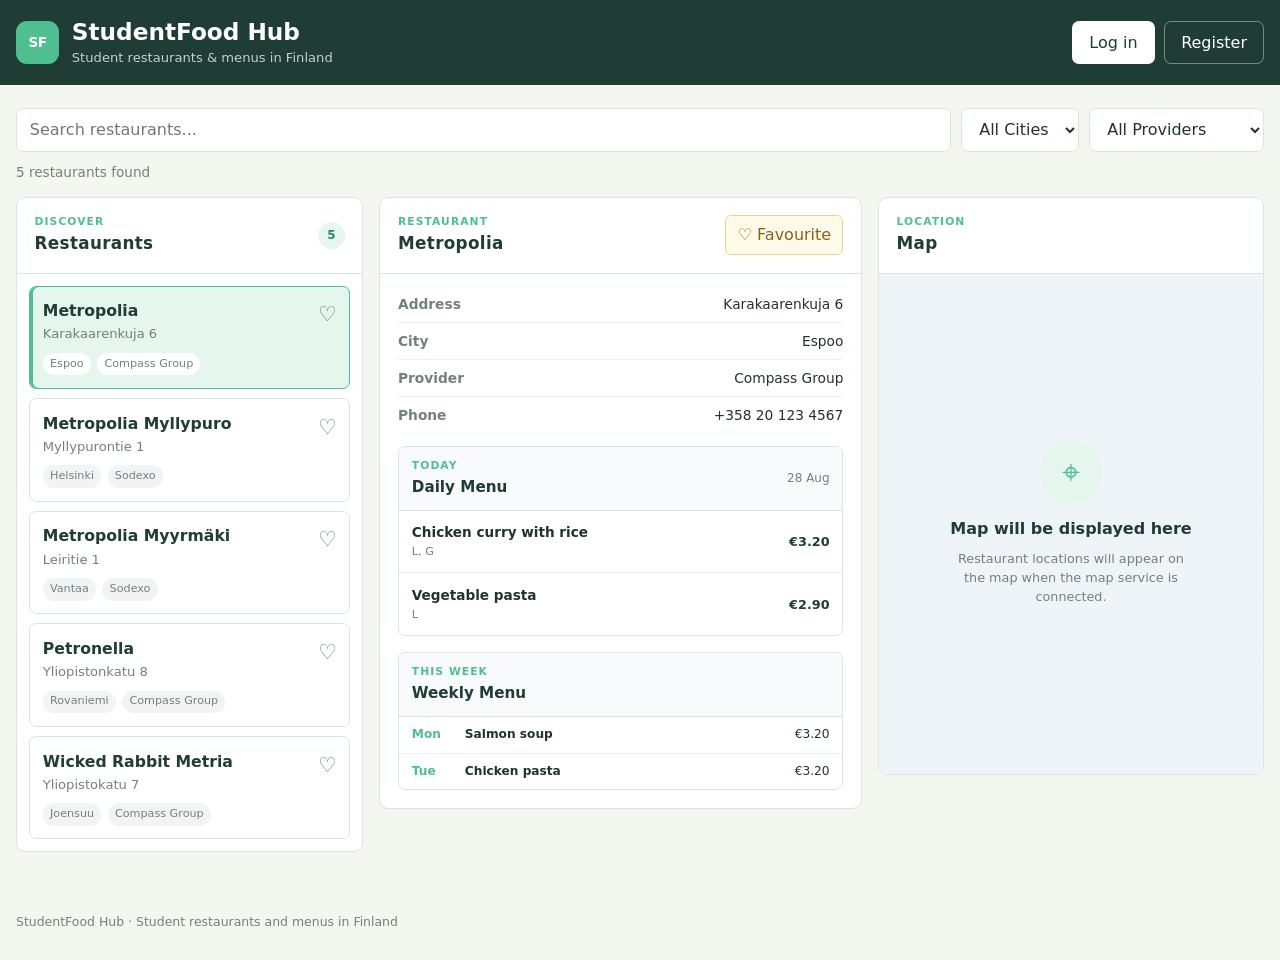
==== htmlcsslayout/home.html @ fcc12b53 "Add initial HTML and CSS files for StudentFood Hub layout" ====
<!doctype html>
<html lang="en">
  <head>
    <meta charset="UTF-8" />
    <meta name="viewport" content="width=device-width, initial-scale=1.0" />
    <title>StudentFood Hub</title>
    <link rel="stylesheet" href="styles.css" />
  </head>

  <body>
    <header class="site-header">
      <div class="header-inner">
        <a href="home.html" class="site-title">
          <span class="logo-mark">SF</span>
          <span>
            <strong>StudentFood Hub</strong>
            <small>Student restaurants & menus in Finland</small>
          </span>
        </a>

        <nav class="user-nav">
          <button class="btn btn-light">Log in</button>
          <button class="btn btn-header">Register</button>
        </nav>
      </div>
    </header>

    <main>
      <section class="controls">
        <input
          type="search"
          placeholder="Search restaurants..."
          aria-label="Search restaurants"
        />

        <select aria-label="Filter by city">
          <option>All Cities</option>
          <option>Espoo</option>
          <option>Helsinki</option>
          <option>Vantaa</option>
          <option>Turku</option>
          <option>Oulu</option>
        </select>

        <select aria-label="Filter by provider">
          <option>All Providers</option>
          <option>Compass Group</option>
          <option>Sodexo</option>
        </select>
      </section>

      <p class="result-count">5 restaurants found</p>

      <section class="layout">
        <!-- Restaurants -->
        <section class="panel restaurants-panel">
          <div class="panel-heading">
            <div>
              <span class="eyebrow">DISCOVER</span>
              <h2>Restaurants</h2>
            </div>

            <span class="count-badge">5</span>
          </div>

          <div class="restaurant-list">
            <article class="restaurant-item selected">
              <div class="restaurant-top">
                <div>
                  <h3>Metropolia</h3>
                  <p class="address">Karakaarenkuja 6</p>
                </div>
                <span class="heart">♡</span>
              </div>

              <div class="restaurant-meta">
                <span>Espoo</span>
                <span>Compass Group</span>
              </div>
            </article>

            <article class="restaurant-item">
              <div class="restaurant-top">
                <div>
                  <h3>Metropolia Myllypuro</h3>
                  <p class="address">Myllypurontie 1</p>
                </div>
                <span class="heart">♡</span>
              </div>

              <div class="restaurant-meta">
                <span>Helsinki</span>
                <span>Sodexo</span>
              </div>
            </article>

            <article class="restaurant-item">
              <div class="restaurant-top">
                <div>
                  <h3>Metropolia Myyrmäki</h3>
                  <p class="address">Leiritie 1</p>
                </div>
                <span class="heart">♡</span>
              </div>

              <div class="restaurant-meta">
                <span>Vantaa</span>
                <span>Sodexo</span>
              </div>
            </article>

            <article class="restaurant-item">
              <div class="restaurant-top">
                <div>
                  <h3>Petronella</h3>
                  <p class="address">Yliopistonkatu 8</p>
                </div>
                <span class="heart">♡</span>
              </div>

              <div class="restaurant-meta">
                <span>Rovaniemi</span>
                <span>Compass Group</span>
              </div>
            </article>

            <article class="restaurant-item">
              <div class="restaurant-top">
                <div>
                  <h3>Wicked Rabbit Metria</h3>
                  <p class="address">Yliopistokatu 7</p>
                </div>
                <span class="heart">♡</span>
              </div>

              <div class="restaurant-meta">
                <span>Joensuu</span>
                <span>Compass Group</span>
              </div>
            </article>
          </div>
        </section>

        <!-- Details -->
        <section class="panel details-panel">
          <div class="panel-heading">
            <div>
              <span class="eyebrow">RESTAURANT</span>
              <h2>Metropolia</h2>
            </div>

            <button class="favourite-btn">♡ Favourite</button>
          </div>

          <div class="restaurant-info">
            <div class="info-row">
              <span class="info-label">Address</span>
              <span>Karakaarenkuja 6</span>
            </div>

            <div class="info-row">
              <span class="info-label">City</span>
              <span>Espoo</span>
            </div>

            <div class="info-row">
              <span class="info-label">Provider</span>
              <span>Compass Group</span>
            </div>

            <div class="info-row">
              <span class="info-label">Phone</span>
              <span>+358 20 123 4567</span>
            </div>
          </div>

          <div class="menu-section">
            <div class="menu-heading">
              <div>
                <span class="eyebrow">TODAY</span>
                <h3>Daily Menu</h3>
              </div>

              <span class="menu-date">28 Aug</span>
            </div>

            <div class="menu-item">
              <div>
                <strong>Chicken curry with rice</strong>
                <span class="diet">L, G</span>
              </div>
              <span class="price">€3.20</span>
            </div>

            <div class="menu-item">
              <div>
                <strong>Vegetable pasta</strong>
                <span class="diet">L</span>
              </div>
              <span class="price">€2.90</span>
            </div>
          </div>

          <div class="menu-section weekly">
            <div class="menu-heading">
              <div>
                <span class="eyebrow">THIS WEEK</span>
                <h3>Weekly Menu</h3>
              </div>
            </div>

            <div class="week-row">
              <span>Mon</span>
              <strong>Salmon soup</strong>
              <span>€3.20</span>
            </div>

            <div class="week-row">
              <span>Tue</span>
              <strong>Chicken pasta</strong>
              <span>€3.20</span>
            </div>
          </div>
        </section>

        <!-- Map -->
        <section class="panel map-panel">
          <div class="panel-heading">
            <div>
              <span class="eyebrow">LOCATION</span>
              <h2>Map</h2>
            </div>
          </div>

          <div class="map-placeholder">
            <div class="map-icon">⌖</div>

            <h3>Map will be displayed here</h3>

            <p>
              Restaurant locations will appear on the map when the map service
              is connected.
            </p>
          </div>
        </section>
      </section>
    </main>

    <footer class="site-footer">
      <p>StudentFood Hub · Student restaurants and menus in Finland</p>
    </footer>
  </body>
</html>
---- htmlcsslayout/styles.css ----
:root {
  --navy: #1f3d35;
  --navy-dark: #17332c;

  --mint: #4fbf91;
  --mint-light: #e5f6ed;

  --text: #20342d;
  --muted: #72827b;

  --border: #d9e6df;
  --bg: #f4f7ef;
  --white: #ffffff;

  --gold: #d5a53a;
}

* {
  box-sizing: border-box;
}

html {
  scroll-behavior: smooth;
}

body {
  margin: 0;
  background: var(--bg);
  color: var(--text);
  font-family:
    system-ui,
    -apple-system,
    BlinkMacSystemFont,
    'Segoe UI',
    sans-serif;
  line-height: 1.5;
}

button,
input,
select {
  font: inherit;
}

button,
a {
  -webkit-tap-highlight-color: transparent;
}

/* Header */

.site-header {
  background: var(--navy);
  color: white;
  padding: 1.1rem 1rem;
}

.header-inner {
  max-width: 1290px;
  margin: 0 auto;

  display: flex;
  align-items: center;
  justify-content: space-between;
  gap: 1rem;
}

.site-title {
  display: flex;
  align-items: center;
  gap: 0.8rem;

  color: white;
  text-decoration: none;
}

.logo-mark {
  width: 43px;
  height: 43px;

  display: grid;
  place-items: center;

  border-radius: 11px;
  background: var(--mint);

  font-weight: 800;
  font-size: 0.85rem;
  letter-spacing: -0.04em;
}

.site-title strong {
  display: block;
  font-size: 1.45rem;
  line-height: 1.2;
}

.site-title small {
  display: block;
  margin-top: 0.15rem;

  font-size: 0.82rem;
  font-weight: 400;
  opacity: 0.75;
}

.user-nav {
  display: flex;
  align-items: center;
  gap: 0.6rem;
}

/* Buttons */

.btn {
  border: 1px solid transparent;
  border-radius: 7px;

  padding: 0.55rem 1rem;

  cursor: pointer;
  transition: 0.2s ease;
}

.btn-light {
  background: white;
  color: var(--navy);
}

.btn-light:hover {
  background: #eef3f6;
}

.btn-header {
  background: transparent;
  color: white;
  border-color: rgba(255, 255, 255, 0.4);
}

.btn-header:hover {
  background: rgba(255, 255, 255, 0.08);
}

/* Main */

main {
  max-width: 1290px;
  margin: 0 auto;
  padding: 1.4rem 1rem 2rem;
}

/* Controls */

.controls {
  display: grid;
  grid-template-columns: 1fr auto auto;
  gap: 0.65rem;
}

.controls input,
.controls select {
  min-height: 44px;

  border: 1px solid var(--border);
  border-radius: 7px;

  background: white;
  color: var(--text);

  padding: 0.55rem 0.8rem;

  outline: none;
}

.controls input:focus,
.controls select:focus {
  border-color: var(--mint);
  box-shadow: 0 0 0 3px rgba(85, 185, 155, 0.13);
}

.result-count {
  margin: 0.65rem 0 0.9rem;

  color: var(--muted);
  font-size: 0.85rem;
}

/* Main layout */

.layout {
  display: grid;
  grid-template-columns: 0.9fr 1.25fr 1fr;
  gap: 1rem;

  align-items: start;
}

.panel {
  background: white;
  border: 1px solid var(--border);
  border-radius: 9px;
  overflow: hidden;
}

.panel-heading {
  display: flex;
  align-items: center;
  justify-content: space-between;

  padding: 1rem 1.1rem;

  border-bottom: 1px solid var(--border);
}

.panel-heading h2 {
  margin: 0;

  font-size: 1.05rem;
  letter-spacing: 0.02em;
  text-transform: none;
  color: var(--navy);
}

.eyebrow {
  display: block;

  margin-bottom: 0.1rem;

  color: var(--mint);
  font-size: 0.67rem;
  font-weight: 800;
  letter-spacing: 0.1em;
}

/* Restaurant list */

.restaurants-panel {
  min-height: 570px;
}

.restaurant-list {
  padding: 0.75rem;
}

.restaurant-item {
  margin-bottom: 0.55rem;
  padding: 0.8rem;

  border: 1px solid var(--border);
  border-radius: 7px;

  cursor: pointer;

  transition:
    border-color 0.15s ease,
    background 0.15s ease,
    transform 0.15s ease;
}

.restaurant-item:last-child {
  margin-bottom: 0;
}

.restaurant-item:hover {
  border-color: var(--mint);
  transform: translateY(-1px);
}

.restaurant-item.selected {
  background: var(--mint-light);
  border-color: var(--mint);
  box-shadow: inset 3px 0 0 var(--mint);
}

.restaurant-top {
  display: flex;
  justify-content: space-between;
  gap: 0.5rem;
}

.restaurant-item h3 {
  margin: 0;

  color: var(--navy);
  font-size: 0.98rem;
}

.address {
  margin: 0.1rem 0 0;

  color: var(--muted);
  font-size: 0.82rem;
}

.heart {
  color: var(--muted);
  font-size: 1.3rem;
}

.restaurant-meta {
  display: flex;
  flex-wrap: wrap;
  gap: 0.4rem;

  margin-top: 0.55rem;
}

.restaurant-meta span {
  padding: 0.18rem 0.45rem;

  border-radius: 20px;
  background: #f0f4f6;

  color: var(--muted);
  font-size: 0.7rem;
}

.restaurant-item.selected .restaurant-meta span {
  background: white;
}

.count-badge {
  min-width: 27px;
  height: 27px;

  display: grid;
  place-items: center;

  border-radius: 50%;
  background: var(--mint-light);

  color: #27876d;
  font-size: 0.75rem;
  font-weight: 700;
}

/* Details */

.details-panel {
  min-height: 570px;
}

.favourite-btn {
  border: 1px solid #e5d39a;
  border-radius: 6px;

  padding: 0.45rem 0.7rem;

  background: #fff9e8;
  color: #85651c;

  cursor: pointer;
}

.restaurant-info {
  padding: 0.8rem 1.1rem;
}

.info-row {
  display: flex;
  justify-content: space-between;
  gap: 1rem;

  padding: 0.48rem 0;

  border-bottom: 1px solid #edf0f2;

  font-size: 0.86rem;
}

.info-row:last-child {
  border-bottom: 0;
}

.info-label {
  color: var(--muted);
  font-weight: 600;
}

/* Menus */

.menu-section {
  margin: 0 1.1rem 1rem;

  border: 1px solid var(--border);
  border-radius: 7px;

  overflow: hidden;
}

.menu-heading {
  display: flex;
  align-items: center;
  justify-content: space-between;

  padding: 0.7rem 0.8rem;

  background: #f8fafb;
  border-bottom: 1px solid var(--border);
}

.menu-heading h3 {
  margin: 0;

  color: var(--navy);
  font-size: 0.95rem;
}

.menu-date {
  color: var(--muted);
  font-size: 0.75rem;
}

.menu-item {
  display: flex;
  align-items: center;
  justify-content: space-between;
  gap: 1rem;

  padding: 0.7rem 0.8rem;

  border-bottom: 1px solid #edf0f2;
}

.menu-item:last-child {
  border-bottom: 0;
}

.menu-item strong {
  display: block;
  font-size: 0.85rem;
}

.diet {
  display: block;
  margin-top: 0.12rem;

  color: var(--muted);
  font-size: 0.7rem;
}

.price {
  white-space: nowrap;

  color: var(--navy);
  font-size: 0.8rem;
  font-weight: 700;
}

.weekly {
  margin-bottom: 1.1rem;
}

.week-row {
  display: grid;
  grid-template-columns: 45px 1fr auto;
  gap: 0.5rem;

  padding: 0.55rem 0.8rem;

  border-bottom: 1px solid #edf0f2;
  font-size: 0.76rem;
}

.week-row:last-child {
  border-bottom: 0;
}

.week-row span:first-child {
  color: var(--mint);
  font-weight: 700;
}

/* Map */

.map-panel {
  min-height: 570px;
}

.map-placeholder {
  min-height: 500px;

  display: flex;
  flex-direction: column;
  align-items: center;
  justify-content: center;

  padding: 2rem;

  background:
    linear-gradient(rgba(235, 242, 245, 0.7), rgba(235, 242, 245, 0.7)),
    repeating-linear-gradient(
      45deg,
      #f5f8fa,
      #f5f8fa 10px,
      #edf2f4 10px,
      #edf2f4 11px
    );

  text-align: center;
}

.map-icon {
  width: 62px;
  height: 62px;

  display: grid;
  place-items: center;

  margin-bottom: 0.9rem;

  border-radius: 50%;

  background: var(--mint-light);
  color: var(--mint);

  font-size: 2rem;
}

.map-placeholder h3 {
  margin: 0;

  color: var(--navy);
  font-size: 1rem;
}

.map-placeholder p {
  max-width: 250px;

  margin: 0.45rem 0 0;

  color: var(--muted);
  font-size: 0.8rem;
}

/* Footer */

.site-footer {
  max-width: 1290px;
  margin: 0 auto;

  padding: 1rem;

  color: var(--muted);
  font-size: 0.78rem;
}

/* Responsive */

@media (max-width: 1050px) {
  .layout {
    grid-template-columns: 1fr 1fr;
  }

  .map-panel {
    grid-column: 1 / -1;
  }

  .map-placeholder {
    min-height: 350px;
  }
}

@media (max-width: 700px) {
  .header-inner {
    align-items: flex-start;
    flex-direction: column;
  }

  .user-nav {
    width: 100%;
  }

  .user-nav .btn {
    flex: 1;
  }

  .controls {
    grid-template-columns: 1fr;
  }

  .layout {
    grid-template-columns: 1fr;
  }

  .map-panel {
    grid-column: auto;
  }

  .restaurants-panel,
  .details-panel,
  .map-panel {
    min-height: auto;
  }

  .map-placeholder {
    min-height: 300px;
  }

  .site-title strong {
    font-size: 1.25rem;
  }
}
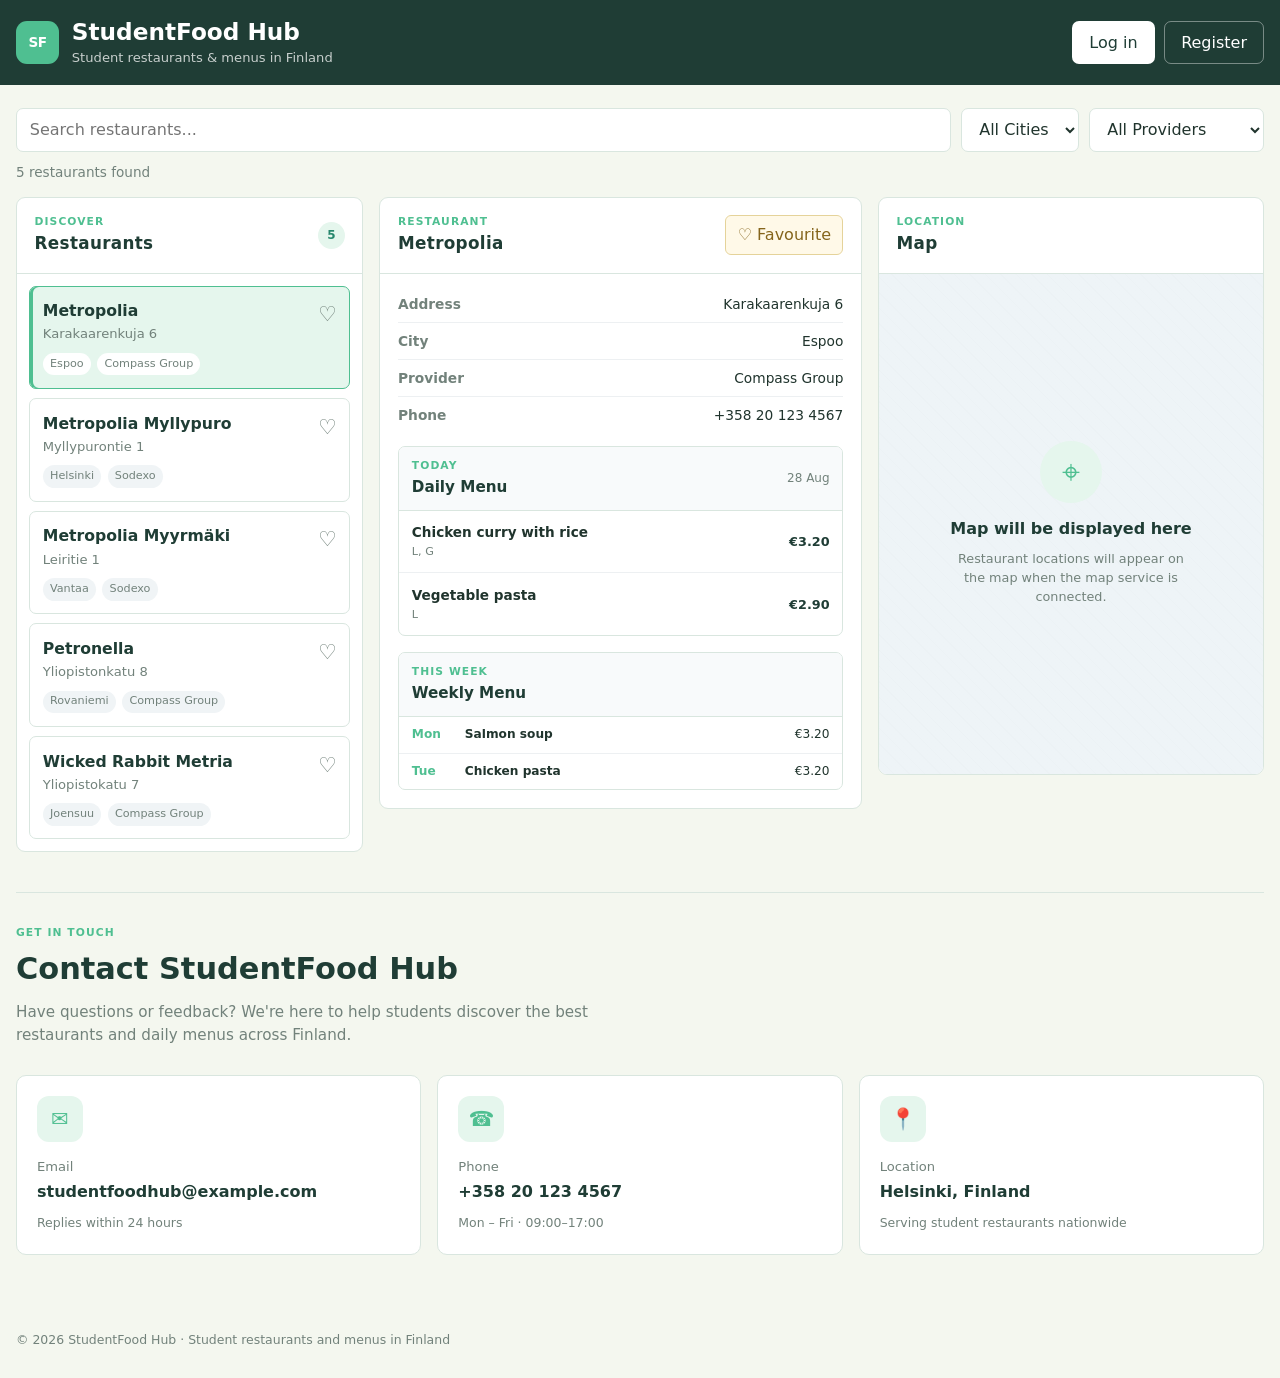
==== commit 070b126e: "Add contact section and styles to enhance user interaction" ====
--- a/htmlcsslayout/home.html
+++ b/htmlcsslayout/home.html
@@ -26,6 +26,7 @@
     </header>
 
     <main>
+      <!-- Search -->
       <section class="controls">
         <input
           type="search"
@@ -174,6 +175,7 @@
             </div>
           </div>
 
+          <!-- Daily menu -->
           <div class="menu-section">
             <div class="menu-heading">
               <div>
@@ -189,6 +191,7 @@
                 <strong>Chicken curry with rice</strong>
                 <span class="diet">L, G</span>
               </div>
+
               <span class="price">€3.20</span>
             </div>
 
@@ -197,10 +200,12 @@
                 <strong>Vegetable pasta</strong>
                 <span class="diet">L</span>
               </div>
+
               <span class="price">€2.90</span>
             </div>
           </div>
 
+          <!-- Weekly menu -->
           <div class="menu-section weekly">
             <div class="menu-heading">
               <div>
@@ -244,10 +249,44 @@
           </div>
         </section>
       </section>
+
+      <section class="contact-section">
+        <div class="contact-header">
+          <span class="eyebrow">GET IN TOUCH</span>
+          <h2>Contact StudentFood Hub</h2>
+          <p>
+            Have questions or feedback? We're here to help students discover the
+            best restaurants and daily menus across Finland.
+          </p>
+        </div>
+
+        <div class="contact-grid">
+          <article class="contact-card">
+            <div class="contact-icon">✉</div>
+            <span>Email</span>
+            <strong>studentfoodhub@example.com</strong>
+            <small>Replies within 24 hours</small>
+          </article>
+
+          <article class="contact-card">
+            <div class="contact-icon">☎</div>
+            <span>Phone</span>
+            <strong>+358 20 123 4567</strong>
+            <small>Mon – Fri · 09:00–17:00</small>
+          </article>
+
+          <article class="contact-card">
+            <div class="contact-icon">📍</div>
+            <span>Location</span>
+            <strong>Helsinki, Finland</strong>
+            <small>Serving student restaurants nationwide</small>
+          </article>
+        </div>
+      </section>
     </main>
 
     <footer class="site-footer">
-      <p>StudentFood Hub · Student restaurants and menus in Finland</p>
+      <p>© 2026 StudentFood Hub · Student restaurants and menus in Finland</p>
     </footer>
   </body>
 </html>
--- a/htmlcsslayout/styles.css
+++ b/htmlcsslayout/styles.css
@@ -601,3 +601,84 @@
     font-size: 1.25rem;
   }
 }
+
+/* ---------- Contact ---------- */
+
+.contact-section {
+  margin-top: 2.5rem;
+  padding: 2rem 0 1rem;
+  border-top: 1px solid var(--border);
+}
+
+.contact-header {
+  margin-bottom: 1.8rem;
+  max-width: 650px;
+}
+
+.contact-header h2 {
+  margin: 0.25rem 0 0.6rem;
+  color: var(--navy);
+  font-size: 1.9rem;
+}
+
+.contact-header p {
+  margin: 0;
+  color: var(--muted);
+  font-size: 0.95rem;
+}
+
+.contact-grid {
+  display: grid;
+  grid-template-columns: repeat(3, 1fr);
+  gap: 1rem;
+}
+
+.contact-card {
+  background: var(--white);
+  border: 1px solid var(--border);
+  border-radius: 10px;
+  padding: 1.25rem;
+  transition: 0.2s ease;
+}
+
+.contact-card:hover {
+  border-color: var(--mint);
+  transform: translateY(-2px);
+}
+
+.contact-icon {
+  width: 46px;
+  height: 46px;
+  display: grid;
+  place-items: center;
+  border-radius: 12px;
+  background: var(--mint-light);
+  color: var(--mint);
+  font-size: 1.3rem;
+  margin-bottom: 0.9rem;
+}
+
+.contact-card span {
+  display: block;
+  color: var(--muted);
+  font-size: 0.82rem;
+  margin-bottom: 0.25rem;
+}
+
+.contact-card strong {
+  display: block;
+  color: var(--navy);
+  font-size: 1rem;
+  margin-bottom: 0.35rem;
+}
+
+.contact-card small {
+  color: var(--muted);
+  font-size: 0.78rem;
+}
+
+@media (max-width: 700px) {
+  .contact-grid {
+    grid-template-columns: 1fr;
+  }
+}
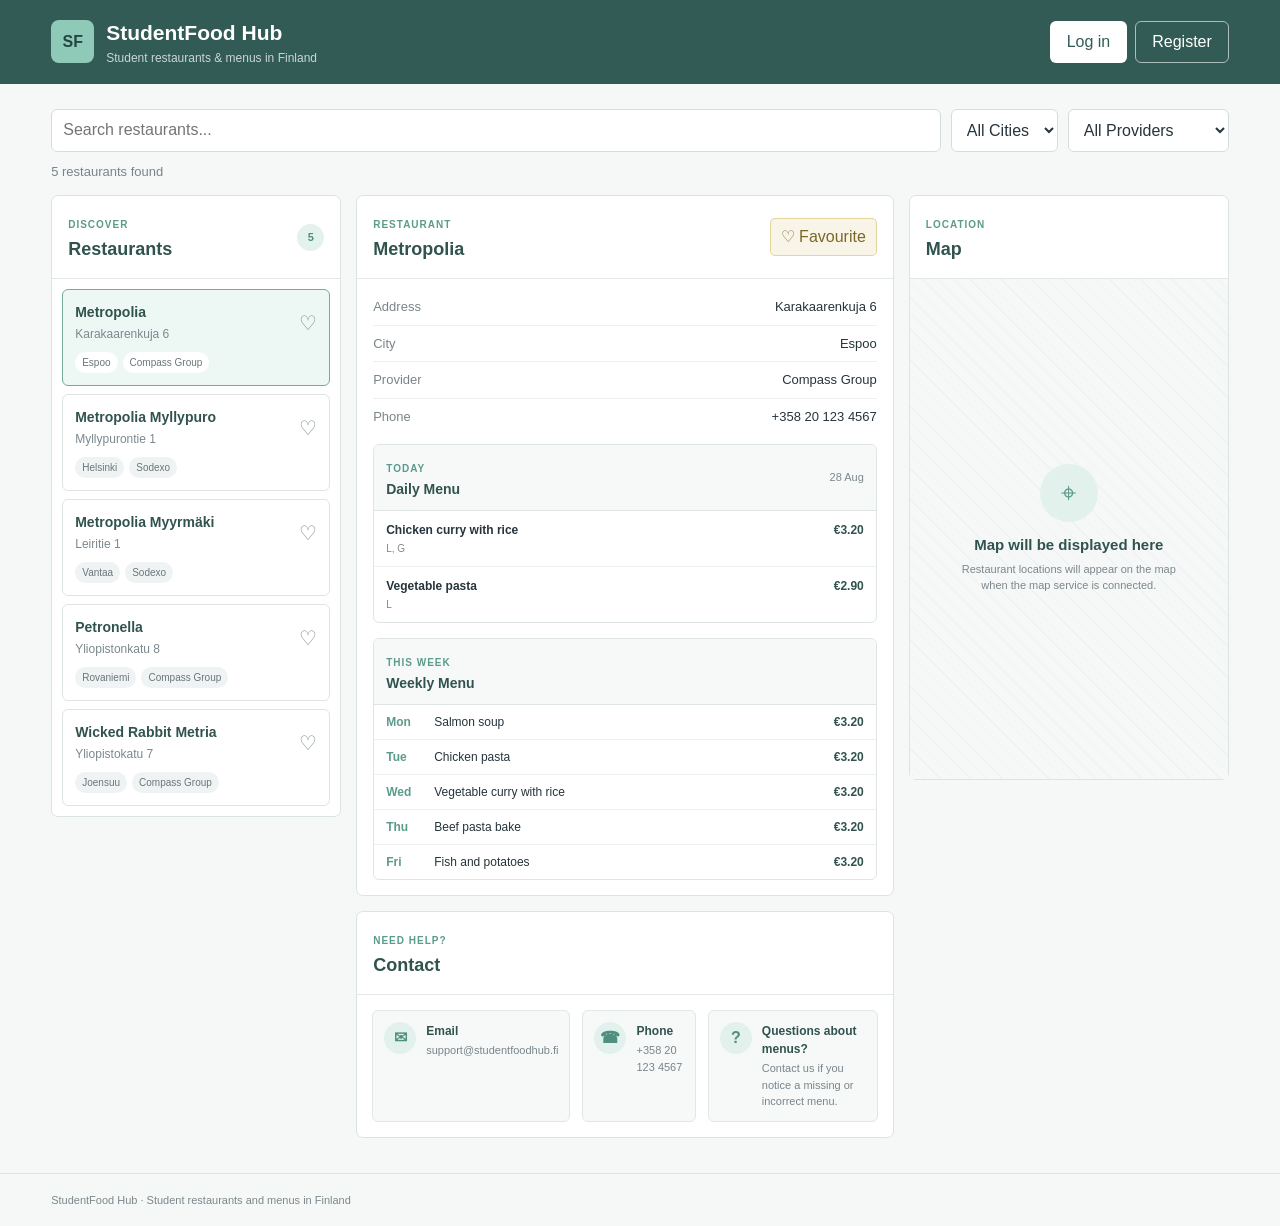
==== commit f73a77dc: "update CSS styles" ====
--- a/htmlcsslayout/home.html
+++ b/htmlcsslayout/home.html
@@ -8,26 +8,27 @@
   </head>
 
   <body>
-    <header class="site-header">
-      <div class="header-inner">
-        <a href="home.html" class="site-title">
-          <span class="logo-mark">SF</span>
-          <span>
+    <header class="header">
+      <div class="container header-content">
+        <a href="home.html" class="logo">
+          <span class="logo-box">SF</span>
+
+          <div>
             <strong>StudentFood Hub</strong>
             <small>Student restaurants & menus in Finland</small>
-          </span>
+          </div>
         </a>
 
-        <nav class="user-nav">
-          <button class="btn btn-light">Log in</button>
-          <button class="btn btn-header">Register</button>
-        </nav>
+        <div class="account">
+          <button class="button light">Log in</button>
+          <button class="button outline">Register</button>
+        </div>
       </div>
     </header>
 
-    <main>
+    <main class="container">
       <!-- Search -->
-      <section class="controls">
+      <section class="search-area">
         <input
           type="search"
           placeholder="Search restaurants..."
@@ -50,195 +51,259 @@
         </select>
       </section>
 
-      <p class="result-count">5 restaurants found</p>
-
-      <section class="layout">
-        <!-- Restaurants -->
-        <section class="panel restaurants-panel">
-          <div class="panel-heading">
+      <p class="results">5 restaurants found</p>
+
+      <div class="page-layout">
+        <!-- Restaurant list -->
+        <aside class="sidebar card">
+          <div class="card-header">
             <div>
-              <span class="eyebrow">DISCOVER</span>
+              <small>DISCOVER</small>
               <h2>Restaurants</h2>
             </div>
 
-            <span class="count-badge">5</span>
+            <span class="number">5</span>
           </div>
 
           <div class="restaurant-list">
-            <article class="restaurant-item selected">
+            <article class="restaurant selected">
               <div class="restaurant-top">
                 <div>
                   <h3>Metropolia</h3>
-                  <p class="address">Karakaarenkuja 6</p>
-                </div>
-                <span class="heart">♡</span>
-              </div>
-
-              <div class="restaurant-meta">
+                  <p>Karakaarenkuja 6</p>
+                </div>
+
+                <button class="heart">♡</button>
+              </div>
+
+              <div class="tags">
                 <span>Espoo</span>
                 <span>Compass Group</span>
               </div>
             </article>
 
-            <article class="restaurant-item">
+            <article class="restaurant">
               <div class="restaurant-top">
                 <div>
                   <h3>Metropolia Myllypuro</h3>
-                  <p class="address">Myllypurontie 1</p>
-                </div>
-                <span class="heart">♡</span>
-              </div>
-
-              <div class="restaurant-meta">
+                  <p>Myllypurontie 1</p>
+                </div>
+
+                <button class="heart">♡</button>
+              </div>
+
+              <div class="tags">
                 <span>Helsinki</span>
                 <span>Sodexo</span>
               </div>
             </article>
 
-            <article class="restaurant-item">
+            <article class="restaurant">
               <div class="restaurant-top">
                 <div>
                   <h3>Metropolia Myyrmäki</h3>
-                  <p class="address">Leiritie 1</p>
-                </div>
-                <span class="heart">♡</span>
-              </div>
-
-              <div class="restaurant-meta">
+                  <p>Leiritie 1</p>
+                </div>
+
+                <button class="heart">♡</button>
+              </div>
+
+              <div class="tags">
                 <span>Vantaa</span>
                 <span>Sodexo</span>
               </div>
             </article>
 
-            <article class="restaurant-item">
+            <article class="restaurant">
               <div class="restaurant-top">
                 <div>
                   <h3>Petronella</h3>
-                  <p class="address">Yliopistonkatu 8</p>
-                </div>
-                <span class="heart">♡</span>
-              </div>
-
-              <div class="restaurant-meta">
+                  <p>Yliopistonkatu 8</p>
+                </div>
+
+                <button class="heart">♡</button>
+              </div>
+
+              <div class="tags">
                 <span>Rovaniemi</span>
                 <span>Compass Group</span>
               </div>
             </article>
 
-            <article class="restaurant-item">
+            <article class="restaurant">
               <div class="restaurant-top">
                 <div>
                   <h3>Wicked Rabbit Metria</h3>
-                  <p class="address">Yliopistokatu 7</p>
-                </div>
-                <span class="heart">♡</span>
-              </div>
-
-              <div class="restaurant-meta">
+                  <p>Yliopistokatu 7</p>
+                </div>
+
+                <button class="heart">♡</button>
+              </div>
+
+              <div class="tags">
                 <span>Joensuu</span>
                 <span>Compass Group</span>
               </div>
             </article>
           </div>
+        </aside>
+
+        <!-- Restaurant details -->
+        <section class="main-content">
+          <div class="card">
+            <div class="card-header">
+              <div>
+                <small>RESTAURANT</small>
+                <h2>Metropolia</h2>
+              </div>
+
+              <button class="favorite-button">♡ Favourite</button>
+            </div>
+
+            <div class="restaurant-info">
+              <div class="info">
+                <span>Address</span>
+                <strong>Karakaarenkuja 6</strong>
+              </div>
+
+              <div class="info">
+                <span>City</span>
+                <strong>Espoo</strong>
+              </div>
+
+              <div class="info">
+                <span>Provider</span>
+                <strong>Compass Group</strong>
+              </div>
+
+              <div class="info">
+                <span>Phone</span>
+                <strong>+358 20 123 4567</strong>
+              </div>
+            </div>
+
+            <!-- Today's menu -->
+            <div class="menu">
+              <div class="menu-title">
+                <div>
+                  <small>TODAY</small>
+                  <h3>Daily Menu</h3>
+                </div>
+
+                <span>28 Aug</span>
+              </div>
+
+              <div class="food">
+                <div>
+                  <strong>Chicken curry with rice</strong>
+                  <small>L, G</small>
+                </div>
+
+                <b>€3.20</b>
+              </div>
+
+              <div class="food">
+                <div>
+                  <strong>Vegetable pasta</strong>
+                  <small>L</small>
+                </div>
+
+                <b>€2.90</b>
+              </div>
+            </div>
+
+            <!-- Weekly menu -->
+            <div class="menu weekly-menu">
+              <div class="menu-title">
+                <div>
+                  <small>THIS WEEK</small>
+                  <h3>Weekly Menu</h3>
+                </div>
+              </div>
+
+              <div class="week">
+                <strong>Mon</strong>
+                <span>Salmon soup</span>
+                <b>€3.20</b>
+              </div>
+
+              <div class="week">
+                <strong>Tue</strong>
+                <span>Chicken pasta</span>
+                <b>€3.20</b>
+              </div>
+
+              <div class="week">
+                <strong>Wed</strong>
+                <span>Vegetable curry with rice</span>
+                <b>€3.20</b>
+              </div>
+
+              <div class="week">
+                <strong>Thu</strong>
+                <span>Beef pasta bake</span>
+                <b>€3.20</b>
+              </div>
+
+              <div class="week">
+                <strong>Fri</strong>
+                <span>Fish and potatoes</span>
+                <b>€3.20</b>
+              </div>
+            </div>
+          </div>
+
+          <!-- Contact -->
+          <div class="card contact">
+            <div class="card-header">
+              <div>
+                <small>NEED HELP?</small>
+                <h2>Contact</h2>
+              </div>
+            </div>
+
+            <div class="contact-content">
+              <div class="contact-item">
+                <div class="contact-icon">✉</div>
+
+                <div>
+                  <strong>Email</strong>
+                  <p>support@studentfoodhub.fi</p>
+                </div>
+              </div>
+
+              <div class="contact-item">
+                <div class="contact-icon">☎</div>
+
+                <div>
+                  <strong>Phone</strong>
+                  <p>+358 20 123 4567</p>
+                </div>
+              </div>
+
+              <div class="contact-item">
+                <div class="contact-icon">?</div>
+
+                <div>
+                  <strong>Questions about menus?</strong>
+                  <p>Contact us if you notice a missing or incorrect menu.</p>
+                </div>
+              </div>
+            </div>
+          </div>
         </section>
 
-        <!-- Details -->
-        <section class="panel details-panel">
-          <div class="panel-heading">
+        <!-- Map -->
+        <section class="map card">
+          <div class="card-header">
             <div>
-              <span class="eyebrow">RESTAURANT</span>
-              <h2>Metropolia</h2>
-            </div>
-
-            <button class="favourite-btn">♡ Favourite</button>
-          </div>
-
-          <div class="restaurant-info">
-            <div class="info-row">
-              <span class="info-label">Address</span>
-              <span>Karakaarenkuja 6</span>
-            </div>
-
-            <div class="info-row">
-              <span class="info-label">City</span>
-              <span>Espoo</span>
-            </div>
-
-            <div class="info-row">
-              <span class="info-label">Provider</span>
-              <span>Compass Group</span>
-            </div>
-
-            <div class="info-row">
-              <span class="info-label">Phone</span>
-              <span>+358 20 123 4567</span>
-            </div>
-          </div>
-
-          <!-- Daily menu -->
-          <div class="menu-section">
-            <div class="menu-heading">
-              <div>
-                <span class="eyebrow">TODAY</span>
-                <h3>Daily Menu</h3>
-              </div>
-
-              <span class="menu-date">28 Aug</span>
-            </div>
-
-            <div class="menu-item">
-              <div>
-                <strong>Chicken curry with rice</strong>
-                <span class="diet">L, G</span>
-              </div>
-
-              <span class="price">€3.20</span>
-            </div>
-
-            <div class="menu-item">
-              <div>
-                <strong>Vegetable pasta</strong>
-                <span class="diet">L</span>
-              </div>
-
-              <span class="price">€2.90</span>
-            </div>
-          </div>
-
-          <!-- Weekly menu -->
-          <div class="menu-section weekly">
-            <div class="menu-heading">
-              <div>
-                <span class="eyebrow">THIS WEEK</span>
-                <h3>Weekly Menu</h3>
-              </div>
-            </div>
-
-            <div class="week-row">
-              <span>Mon</span>
-              <strong>Salmon soup</strong>
-              <span>€3.20</span>
-            </div>
-
-            <div class="week-row">
-              <span>Tue</span>
-              <strong>Chicken pasta</strong>
-              <span>€3.20</span>
-            </div>
-          </div>
-        </section>
-
-        <!-- Map -->
-        <section class="panel map-panel">
-          <div class="panel-heading">
-            <div>
-              <span class="eyebrow">LOCATION</span>
+              <small>LOCATION</small>
               <h2>Map</h2>
             </div>
           </div>
 
-          <div class="map-placeholder">
-            <div class="map-icon">⌖</div>
+          <div class="map-area">
+            <div class="map-symbol">⌖</div>
 
             <h3>Map will be displayed here</h3>
 
@@ -248,45 +313,13 @@
             </p>
           </div>
         </section>
-      </section>
-
-      <section class="contact-section">
-        <div class="contact-header">
-          <span class="eyebrow">GET IN TOUCH</span>
-          <h2>Contact StudentFood Hub</h2>
-          <p>
-            Have questions or feedback? We're here to help students discover the
-            best restaurants and daily menus across Finland.
-          </p>
-        </div>
-
-        <div class="contact-grid">
-          <article class="contact-card">
-            <div class="contact-icon">✉</div>
-            <span>Email</span>
-            <strong>studentfoodhub@example.com</strong>
-            <small>Replies within 24 hours</small>
-          </article>
-
-          <article class="contact-card">
-            <div class="contact-icon">☎</div>
-            <span>Phone</span>
-            <strong>+358 20 123 4567</strong>
-            <small>Mon – Fri · 09:00–17:00</small>
-          </article>
-
-          <article class="contact-card">
-            <div class="contact-icon">📍</div>
-            <span>Location</span>
-            <strong>Helsinki, Finland</strong>
-            <small>Serving student restaurants nationwide</small>
-          </article>
-        </div>
-      </section>
+      </div>
     </main>
 
-    <footer class="site-footer">
-      <p>© 2026 StudentFood Hub · Student restaurants and menus in Finland</p>
+    <footer class="footer">
+      <div class="container">
+        StudentFood Hub · Student restaurants and menus in Finland
+      </div>
     </footer>
   </body>
 </html>
--- a/htmlcsslayout/styles.css
+++ b/htmlcsslayout/styles.css
@@ -1,38 +1,12 @@
-:root {
-  --navy: #1f3d35;
-  --navy-dark: #17332c;
-
-  --mint: #4fbf91;
-  --mint-light: #e5f6ed;
-
-  --text: #20342d;
-  --muted: #72827b;
-
-  --border: #d9e6df;
-  --bg: #f4f7ef;
-  --white: #ffffff;
-
-  --gold: #d5a53a;
-}
-
 * {
   box-sizing: border-box;
 }
 
-html {
-  scroll-behavior: smooth;
-}
-
 body {
   margin: 0;
-  background: var(--bg);
-  color: var(--text);
-  font-family:
-    system-ui,
-    -apple-system,
-    BlinkMacSystemFont,
-    'Segoe UI',
-    sans-serif;
+  background: #f6f8f8;
+  color: #26343b;
+  font-family: Arial, Helvetica, sans-serif;
   line-height: 1.5;
 }
 
@@ -42,643 +16,540 @@
   font: inherit;
 }
 
-button,
-a {
-  -webkit-tap-highlight-color: transparent;
+button {
+  cursor: pointer;
+}
+
+.container {
+  width: 92%;
+  max-width: 1280px;
+  margin: 0 auto;
 }
 
 /* Header */
 
-.site-header {
-  background: var(--navy);
+.header {
+  background: #315b54;
   color: white;
-  padding: 1.1rem 1rem;
-}
-
-.header-inner {
-  max-width: 1290px;
-  margin: 0 auto;
-
+  padding: 17px 0;
+}
+
+.header-content {
   display: flex;
   align-items: center;
   justify-content: space-between;
-  gap: 1rem;
-}
-
-.site-title {
-  display: flex;
-  align-items: center;
-  gap: 0.8rem;
-
+}
+
+.logo {
+  display: flex;
+  align-items: center;
+  gap: 12px;
   color: white;
   text-decoration: none;
 }
 
-.logo-mark {
+.logo-box {
   width: 43px;
   height: 43px;
-
+  background: #8fc9b7;
+  color: #23463f;
+  border-radius: 8px;
+
+  display: flex;
+  align-items: center;
+  justify-content: center;
+
+  font-weight: bold;
+}
+
+.logo strong {
+  display: block;
+  font-size: 21px;
+}
+
+.logo small {
+  display: block;
+  font-size: 12px;
+  opacity: 0.75;
+}
+
+.account {
+  display: flex;
+  gap: 8px;
+}
+
+.button {
+  border-radius: 6px;
+  padding: 8px 16px;
+  border: 1px solid transparent;
+}
+
+.button.light {
+  background: white;
+  color: #315b54;
+}
+
+.button.outline {
+  background: transparent;
+  border-color: rgba(255, 255, 255, 0.6);
+  color: white;
+}
+
+/* Search */
+
+main {
+  padding: 25px 0 35px;
+}
+
+.search-area {
+  display: flex;
+  gap: 10px;
+}
+
+.search-area input {
+  flex: 1;
+}
+
+.search-area input,
+.search-area select {
+  height: 43px;
+  padding: 8px 11px;
+  border: 1px solid #d5dddd;
+  border-radius: 6px;
+  background: white;
+  color: #26343b;
+}
+
+.search-area input:focus,
+.search-area select:focus {
+  outline: none;
+  border-color: #6cae9d;
+}
+
+.results {
+  margin: 10px 0 14px;
+  color: #78858b;
+  font-size: 13px;
+}
+
+/* Main layout */
+
+.page-layout {
   display: grid;
-  place-items: center;
-
-  border-radius: 11px;
-  background: var(--mint);
-
-  font-weight: 800;
-  font-size: 0.85rem;
-  letter-spacing: -0.04em;
-}
-
-.site-title strong {
+  grid-template-columns: 290px 1fr 320px;
+  gap: 15px;
+  align-items: start;
+}
+
+.card {
+  background: white;
+  border: 1px solid #dce3e3;
+  border-radius: 7px;
+}
+
+.sidebar {
+  min-height: 560px;
+}
+
+.main-content {
+  min-width: 0;
+}
+
+.map {
+  min-height: 560px;
+}
+
+.card-header {
+  padding: 15px 16px;
+  border-bottom: 1px solid #e2e7e7;
+
+  display: flex;
+  justify-content: space-between;
+  align-items: center;
+}
+
+.card-header small,
+.menu-title small {
+  color: #5b9b8b;
+  font-size: 10px;
+  font-weight: bold;
+  letter-spacing: 1px;
+}
+
+.card-header h2 {
+  margin: 1px 0 0;
+  color: #31534e;
+  font-size: 18px;
+}
+
+/* Restaurant list */
+
+.restaurant-list {
+  padding: 10px;
+}
+
+.restaurant {
+  padding: 12px;
+  border: 1px solid #dfe5e5;
+  border-radius: 6px;
+  margin-bottom: 8px;
+  background: white;
+}
+
+.restaurant:last-child {
+  margin-bottom: 0;
+}
+
+.restaurant:hover {
+  border-color: #75ad9e;
+}
+
+.restaurant.selected {
+  background: #edf7f3;
+  border-color: #74ad9d;
+}
+
+.restaurant-top {
+  display: flex;
+  justify-content: space-between;
+  gap: 8px;
+}
+
+.restaurant h3 {
+  margin: 0;
+  font-size: 14px;
+  color: #31534e;
+}
+
+.restaurant p {
+  margin: 2px 0 0;
+  color: #7c888d;
+  font-size: 12px;
+}
+
+.heart {
+  border: 0;
+  background: transparent;
+  color: #7d898d;
+  font-size: 20px;
+  padding: 0;
+}
+
+.tags {
+  display: flex;
+  gap: 5px;
+  margin-top: 9px;
+  flex-wrap: wrap;
+}
+
+.tags span {
+  background: #f0f3f3;
+  color: #68767a;
+  padding: 3px 7px;
+  border-radius: 12px;
+  font-size: 10px;
+}
+
+.selected .tags span {
+  background: white;
+}
+
+/* Restaurant details */
+
+.restaurant-info {
+  padding: 10px 16px;
+}
+
+.info {
+  display: flex;
+  justify-content: space-between;
+  gap: 15px;
+
+  padding: 8px 0;
+  border-bottom: 1px solid #edf0f0;
+
+  font-size: 13px;
+}
+
+.info:last-child {
+  border-bottom: 0;
+}
+
+.info span {
+  color: #7a8589;
+}
+
+.info strong {
+  font-weight: normal;
+  text-align: right;
+}
+
+.favorite-button {
+  background: #f8f5e8;
+  color: #7b6728;
+  border: 1px solid #e3d49e;
+  border-radius: 5px;
+  padding: 6px 10px;
+}
+
+/* Menu */
+
+.menu {
+  margin: 0 16px 15px;
+  border: 1px solid #dfe5e5;
+  border-radius: 6px;
+  overflow: hidden;
+}
+
+.menu-title {
+  padding: 10px 12px;
+  background: #f7f9f9;
+
+  display: flex;
+  align-items: center;
+  justify-content: space-between;
+
+  border-bottom: 1px solid #dfe5e5;
+}
+
+.menu-title h3 {
+  margin: 0;
+  font-size: 14px;
+  color: #31534e;
+}
+
+.menu-title > span {
+  color: #7d888c;
+  font-size: 11px;
+}
+
+.food {
+  display: flex;
+  justify-content: space-between;
+  gap: 15px;
+
+  padding: 10px 12px;
+  border-bottom: 1px solid #edf0f0;
+}
+
+.food:last-child {
+  border-bottom: 0;
+}
+
+.food strong {
   display: block;
-  font-size: 1.45rem;
-  line-height: 1.2;
-}
-
-.site-title small {
+  font-size: 12px;
+}
+
+.food small {
   display: block;
-  margin-top: 0.15rem;
-
-  font-size: 0.82rem;
-  font-weight: 400;
-  opacity: 0.75;
-}
-
-.user-nav {
-  display: flex;
-  align-items: center;
-  gap: 0.6rem;
-}
-
-/* Buttons */
-
-.btn {
-  border: 1px solid transparent;
-  border-radius: 7px;
-
-  padding: 0.55rem 1rem;
-
-  cursor: pointer;
-  transition: 0.2s ease;
-}
-
-.btn-light {
-  background: white;
-  color: var(--navy);
-}
-
-.btn-light:hover {
-  background: #eef3f6;
-}
-
-.btn-header {
-  background: transparent;
-  color: white;
-  border-color: rgba(255, 255, 255, 0.4);
-}
-
-.btn-header:hover {
-  background: rgba(255, 255, 255, 0.08);
-}
-
-/* Main */
-
-main {
-  max-width: 1290px;
-  margin: 0 auto;
-  padding: 1.4rem 1rem 2rem;
-}
-
-/* Controls */
-
-.controls {
+  color: #7d898d;
+  font-size: 10px;
+  margin-top: 2px;
+}
+
+.food b,
+.week b {
+  white-space: nowrap;
+  color: #31534e;
+  font-size: 12px;
+}
+
+.week {
   display: grid;
-  grid-template-columns: 1fr auto auto;
-  gap: 0.65rem;
-}
-
-.controls input,
-.controls select {
-  min-height: 44px;
-
-  border: 1px solid var(--border);
-  border-radius: 7px;
-
-  background: white;
-  color: var(--text);
-
-  padding: 0.55rem 0.8rem;
-
-  outline: none;
-}
-
-.controls input:focus,
-.controls select:focus {
-  border-color: var(--mint);
-  box-shadow: 0 0 0 3px rgba(85, 185, 155, 0.13);
-}
-
-.result-count {
-  margin: 0.65rem 0 0.9rem;
-
-  color: var(--muted);
-  font-size: 0.85rem;
-}
-
-/* Main layout */
-
-.layout {
+  grid-template-columns: 40px 1fr auto;
+  gap: 8px;
+
+  padding: 8px 12px;
+  border-bottom: 1px solid #edf0f0;
+
+  font-size: 12px;
+}
+
+.week:last-child {
+  border-bottom: 0;
+}
+
+.week > strong {
+  color: #5b9b8b;
+}
+
+/* Contact */
+
+.contact {
+  margin-top: 15px;
+}
+
+.contact-content {
+  padding: 15px;
   display: grid;
-  grid-template-columns: 0.9fr 1.25fr 1fr;
-  gap: 1rem;
-
-  align-items: start;
-}
-
-.panel {
-  background: white;
-  border: 1px solid var(--border);
-  border-radius: 9px;
-  overflow: hidden;
-}
-
-.panel-heading {
-  display: flex;
-  align-items: center;
-  justify-content: space-between;
-
-  padding: 1rem 1.1rem;
-
-  border-bottom: 1px solid var(--border);
-}
-
-.panel-heading h2 {
+  grid-template-columns: 1fr 1fr 1.5fr;
+  gap: 12px;
+}
+
+.contact-item {
+  display: flex;
+  align-items: flex-start;
+  gap: 10px;
+  padding: 11px;
+  background: #f7f9f9;
+  border: 1px solid #e1e6e6;
+  border-radius: 6px;
+}
+
+.contact-icon {
+  width: 32px;
+  height: 32px;
+  flex-shrink: 0;
+
+  display: flex;
+  align-items: center;
+  justify-content: center;
+
+  border-radius: 50%;
+  background: #e3f1ed;
+  color: #4f8f80;
+  font-weight: bold;
+}
+
+.contact-item strong {
+  display: block;
+  font-size: 12px;
+  color: #31534e;
+}
+
+.contact-item p {
+  margin: 2px 0 0;
+  color: #78858a;
+  font-size: 11px;
+}
+
+/* Map */
+
+.map-area {
+  min-height: 500px;
+
+  display: flex;
+  flex-direction: column;
+  align-items: center;
+  justify-content: center;
+
+  padding: 30px;
+  text-align: center;
+
+  background: repeating-linear-gradient(
+    45deg,
+    #f6f8f8,
+    #f6f8f8 10px,
+    #eef2f2 10px,
+    #eef2f2 11px
+  );
+}
+
+.map-symbol {
+  width: 58px;
+  height: 58px;
+
+  display: flex;
+  align-items: center;
+  justify-content: center;
+
+  border-radius: 50%;
+  background: #e3f1ed;
+  color: #5b9b8b;
+
+  font-size: 27px;
+}
+
+.map-area h3 {
+  margin: 12px 0 4px;
+  color: #31534e;
+  font-size: 15px;
+}
+
+.map-area p {
+  max-width: 240px;
   margin: 0;
-
-  font-size: 1.05rem;
-  letter-spacing: 0.02em;
-  text-transform: none;
-  color: var(--navy);
-}
-
-.eyebrow {
-  display: block;
-
-  margin-bottom: 0.1rem;
-
-  color: var(--mint);
-  font-size: 0.67rem;
-  font-weight: 800;
-  letter-spacing: 0.1em;
-}
-
-/* Restaurant list */
-
-.restaurants-panel {
-  min-height: 570px;
-}
-
-.restaurant-list {
-  padding: 0.75rem;
-}
-
-.restaurant-item {
-  margin-bottom: 0.55rem;
-  padding: 0.8rem;
-
-  border: 1px solid var(--border);
-  border-radius: 7px;
-
-  cursor: pointer;
-
-  transition:
-    border-color 0.15s ease,
-    background 0.15s ease,
-    transform 0.15s ease;
-}
-
-.restaurant-item:last-child {
-  margin-bottom: 0;
-}
-
-.restaurant-item:hover {
-  border-color: var(--mint);
-  transform: translateY(-1px);
-}
-
-.restaurant-item.selected {
-  background: var(--mint-light);
-  border-color: var(--mint);
-  box-shadow: inset 3px 0 0 var(--mint);
-}
-
-.restaurant-top {
-  display: flex;
-  justify-content: space-between;
-  gap: 0.5rem;
-}
-
-.restaurant-item h3 {
-  margin: 0;
-
-  color: var(--navy);
-  font-size: 0.98rem;
-}
-
-.address {
-  margin: 0.1rem 0 0;
-
-  color: var(--muted);
-  font-size: 0.82rem;
-}
-
-.heart {
-  color: var(--muted);
-  font-size: 1.3rem;
-}
-
-.restaurant-meta {
-  display: flex;
-  flex-wrap: wrap;
-  gap: 0.4rem;
-
-  margin-top: 0.55rem;
-}
-
-.restaurant-meta span {
-  padding: 0.18rem 0.45rem;
-
-  border-radius: 20px;
-  background: #f0f4f6;
-
-  color: var(--muted);
-  font-size: 0.7rem;
-}
-
-.restaurant-item.selected .restaurant-meta span {
-  background: white;
-}
-
-.count-badge {
-  min-width: 27px;
+  color: #7c878b;
+  font-size: 11px;
+}
+
+/* Number */
+
+.number {
+  width: 27px;
   height: 27px;
-
-  display: grid;
-  place-items: center;
-
   border-radius: 50%;
-  background: var(--mint-light);
-
-  color: #27876d;
-  font-size: 0.75rem;
-  font-weight: 700;
-}
-
-/* Details */
-
-.details-panel {
-  min-height: 570px;
-}
-
-.favourite-btn {
-  border: 1px solid #e5d39a;
-  border-radius: 6px;
-
-  padding: 0.45rem 0.7rem;
-
-  background: #fff9e8;
-  color: #85651c;
-
-  cursor: pointer;
-}
-
-.restaurant-info {
-  padding: 0.8rem 1.1rem;
-}
-
-.info-row {
-  display: flex;
-  justify-content: space-between;
-  gap: 1rem;
-
-  padding: 0.48rem 0;
-
-  border-bottom: 1px solid #edf0f2;
-
-  font-size: 0.86rem;
-}
-
-.info-row:last-child {
-  border-bottom: 0;
-}
-
-.info-label {
-  color: var(--muted);
-  font-weight: 600;
-}
-
-/* Menus */
-
-.menu-section {
-  margin: 0 1.1rem 1rem;
-
-  border: 1px solid var(--border);
-  border-radius: 7px;
-
-  overflow: hidden;
-}
-
-.menu-heading {
-  display: flex;
-  align-items: center;
-  justify-content: space-between;
-
-  padding: 0.7rem 0.8rem;
-
-  background: #f8fafb;
-  border-bottom: 1px solid var(--border);
-}
-
-.menu-heading h3 {
-  margin: 0;
-
-  color: var(--navy);
-  font-size: 0.95rem;
-}
-
-.menu-date {
-  color: var(--muted);
-  font-size: 0.75rem;
-}
-
-.menu-item {
-  display: flex;
-  align-items: center;
-  justify-content: space-between;
-  gap: 1rem;
-
-  padding: 0.7rem 0.8rem;
-
-  border-bottom: 1px solid #edf0f2;
-}
-
-.menu-item:last-child {
-  border-bottom: 0;
-}
-
-.menu-item strong {
-  display: block;
-  font-size: 0.85rem;
-}
-
-.diet {
-  display: block;
-  margin-top: 0.12rem;
-
-  color: var(--muted);
-  font-size: 0.7rem;
-}
-
-.price {
-  white-space: nowrap;
-
-  color: var(--navy);
-  font-size: 0.8rem;
-  font-weight: 700;
-}
-
-.weekly {
-  margin-bottom: 1.1rem;
-}
-
-.week-row {
-  display: grid;
-  grid-template-columns: 45px 1fr auto;
-  gap: 0.5rem;
-
-  padding: 0.55rem 0.8rem;
-
-  border-bottom: 1px solid #edf0f2;
-  font-size: 0.76rem;
-}
-
-.week-row:last-child {
-  border-bottom: 0;
-}
-
-.week-row span:first-child {
-  color: var(--mint);
-  font-weight: 700;
-}
-
-/* Map */
-
-.map-panel {
-  min-height: 570px;
-}
-
-.map-placeholder {
-  min-height: 500px;
-
-  display: flex;
-  flex-direction: column;
+
+  display: flex;
   align-items: center;
   justify-content: center;
 
-  padding: 2rem;
-
-  background:
-    linear-gradient(rgba(235, 242, 245, 0.7), rgba(235, 242, 245, 0.7)),
-    repeating-linear-gradient(
-      45deg,
-      #f5f8fa,
-      #f5f8fa 10px,
-      #edf2f4 10px,
-      #edf2f4 11px
-    );
-
-  text-align: center;
-}
-
-.map-icon {
-  width: 62px;
-  height: 62px;
-
-  display: grid;
-  place-items: center;
-
-  margin-bottom: 0.9rem;
-
-  border-radius: 50%;
-
-  background: var(--mint-light);
-  color: var(--mint);
-
-  font-size: 2rem;
-}
-
-.map-placeholder h3 {
-  margin: 0;
-
-  color: var(--navy);
-  font-size: 1rem;
-}
-
-.map-placeholder p {
-  max-width: 250px;
-
-  margin: 0.45rem 0 0;
-
-  color: var(--muted);
-  font-size: 0.8rem;
+  background: #e4f2ee;
+  color: #4c8d7e;
+  font-size: 11px;
+  font-weight: bold;
 }
 
 /* Footer */
 
-.site-footer {
-  max-width: 1290px;
-  margin: 0 auto;
-
-  padding: 1rem;
-
-  color: var(--muted);
-  font-size: 0.78rem;
-}
-
-/* Responsive */
+.footer {
+  border-top: 1px solid #dce3e3;
+  color: #7b878b;
+  font-size: 11px;
+  padding: 18px 0;
+}
+
+/* Mobile */
 
 @media (max-width: 1050px) {
-  .layout {
-    grid-template-columns: 1fr 1fr;
-  }
-
-  .map-panel {
+  .page-layout {
+    grid-template-columns: 280px 1fr;
+  }
+
+  .map {
     grid-column: 1 / -1;
   }
 
-  .map-placeholder {
-    min-height: 350px;
+  .map-area {
+    min-height: 320px;
   }
 }
 
 @media (max-width: 700px) {
-  .header-inner {
+  .header-content {
     align-items: flex-start;
     flex-direction: column;
-  }
-
-  .user-nav {
+    gap: 12px;
+  }
+
+  .account {
     width: 100%;
   }
 
-  .user-nav .btn {
+  .account button {
     flex: 1;
   }
 
-  .controls {
+  .search-area {
+    flex-direction: column;
+  }
+
+  .page-layout {
+    display: block;
+  }
+
+  .sidebar,
+  .main-content,
+  .map {
+    margin-bottom: 15px;
+  }
+
+  .contact-content {
     grid-template-columns: 1fr;
   }
 
-  .layout {
-    grid-template-columns: 1fr;
-  }
-
-  .map-panel {
-    grid-column: auto;
-  }
-
-  .restaurants-panel,
-  .details-panel,
-  .map-panel {
-    min-height: auto;
-  }
-
-  .map-placeholder {
-    min-height: 300px;
-  }
-
-  .site-title strong {
-    font-size: 1.25rem;
-  }
-}
-
-/* ---------- Contact ---------- */
-
-.contact-section {
-  margin-top: 2.5rem;
-  padding: 2rem 0 1rem;
-  border-top: 1px solid var(--border);
-}
-
-.contact-header {
-  margin-bottom: 1.8rem;
-  max-width: 650px;
-}
-
-.contact-header h2 {
-  margin: 0.25rem 0 0.6rem;
-  color: var(--navy);
-  font-size: 1.9rem;
-}
-
-.contact-header p {
-  margin: 0;
-  color: var(--muted);
-  font-size: 0.95rem;
-}
-
-.contact-grid {
-  display: grid;
-  grid-template-columns: repeat(3, 1fr);
-  gap: 1rem;
-}
-
-.contact-card {
-  background: var(--white);
-  border: 1px solid var(--border);
-  border-radius: 10px;
-  padding: 1.25rem;
-  transition: 0.2s ease;
-}
-
-.contact-card:hover {
-  border-color: var(--mint);
-  transform: translateY(-2px);
-}
-
-.contact-icon {
-  width: 46px;
-  height: 46px;
-  display: grid;
-  place-items: center;
-  border-radius: 12px;
-  background: var(--mint-light);
-  color: var(--mint);
-  font-size: 1.3rem;
-  margin-bottom: 0.9rem;
-}
-
-.contact-card span {
-  display: block;
-  color: var(--muted);
-  font-size: 0.82rem;
-  margin-bottom: 0.25rem;
-}
-
-.contact-card strong {
-  display: block;
-  color: var(--navy);
-  font-size: 1rem;
-  margin-bottom: 0.35rem;
-}
-
-.contact-card small {
-  color: var(--muted);
-  font-size: 0.78rem;
-}
-
-@media (max-width: 700px) {
-  .contact-grid {
-    grid-template-columns: 1fr;
-  }
-}
+  .map-area {
+    min-height: 280px;
+  }
+}
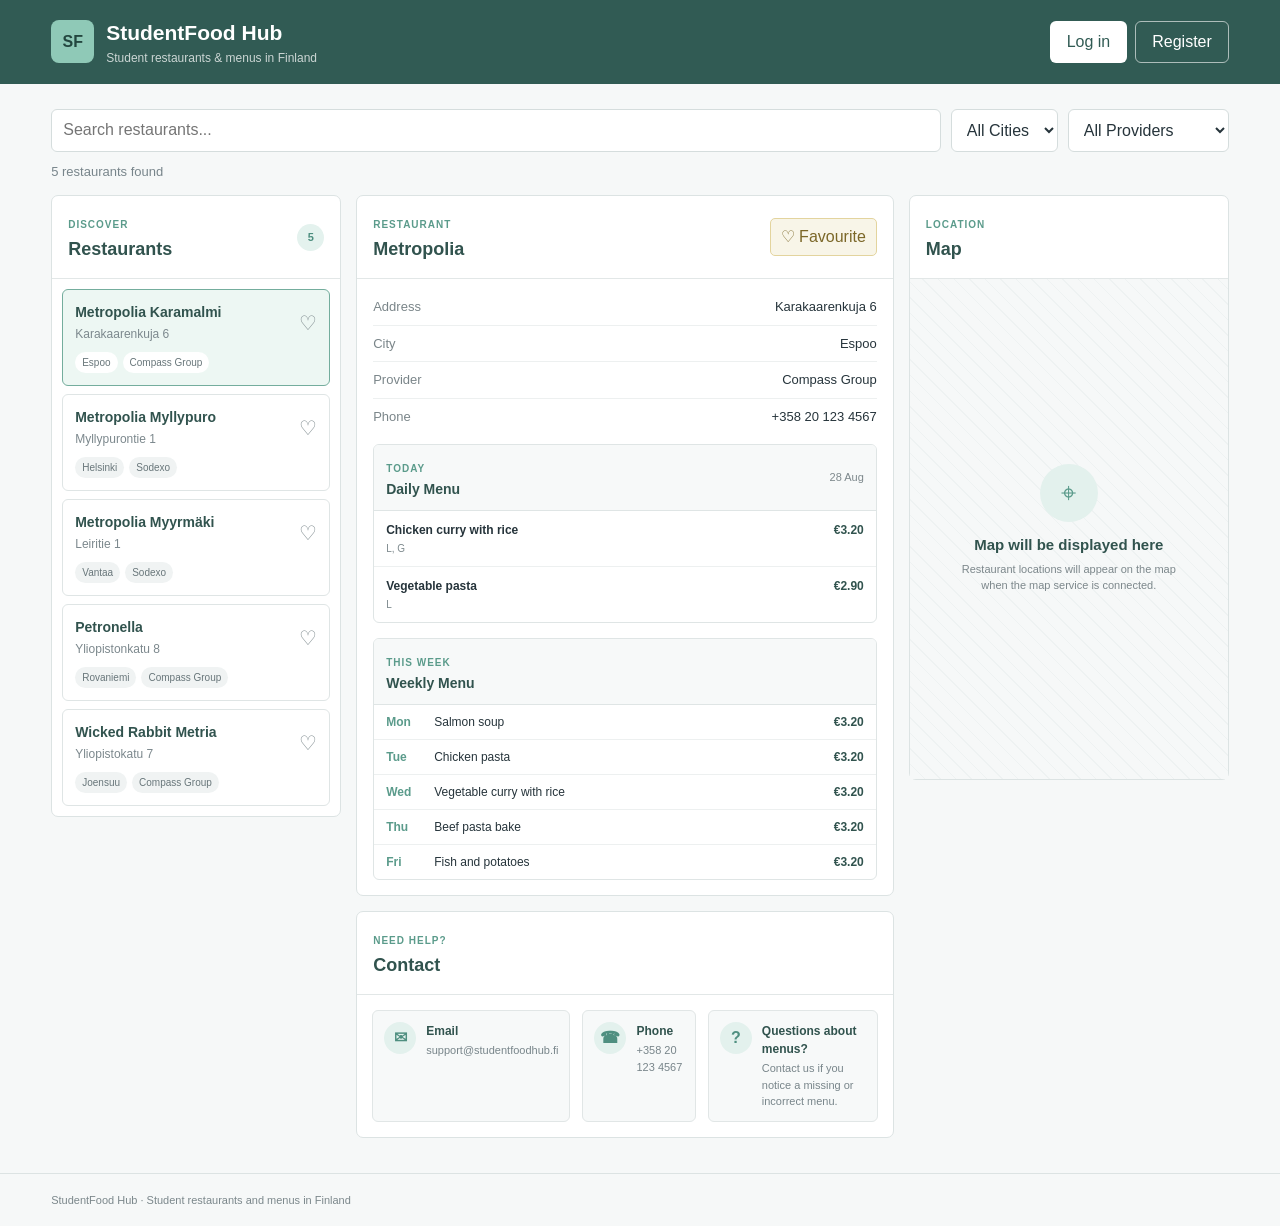
==== commit cc4b3a87: "Update restaurant name for clarity" ====
--- a/htmlcsslayout/home.html
+++ b/htmlcsslayout/home.html
@@ -69,7 +69,7 @@
             <article class="restaurant selected">
               <div class="restaurant-top">
                 <div>
-                  <h3>Metropolia</h3>
+                  <h3>Metropolia Karamalmi</h3>
                   <p>Karakaarenkuja 6</p>
                 </div>
 
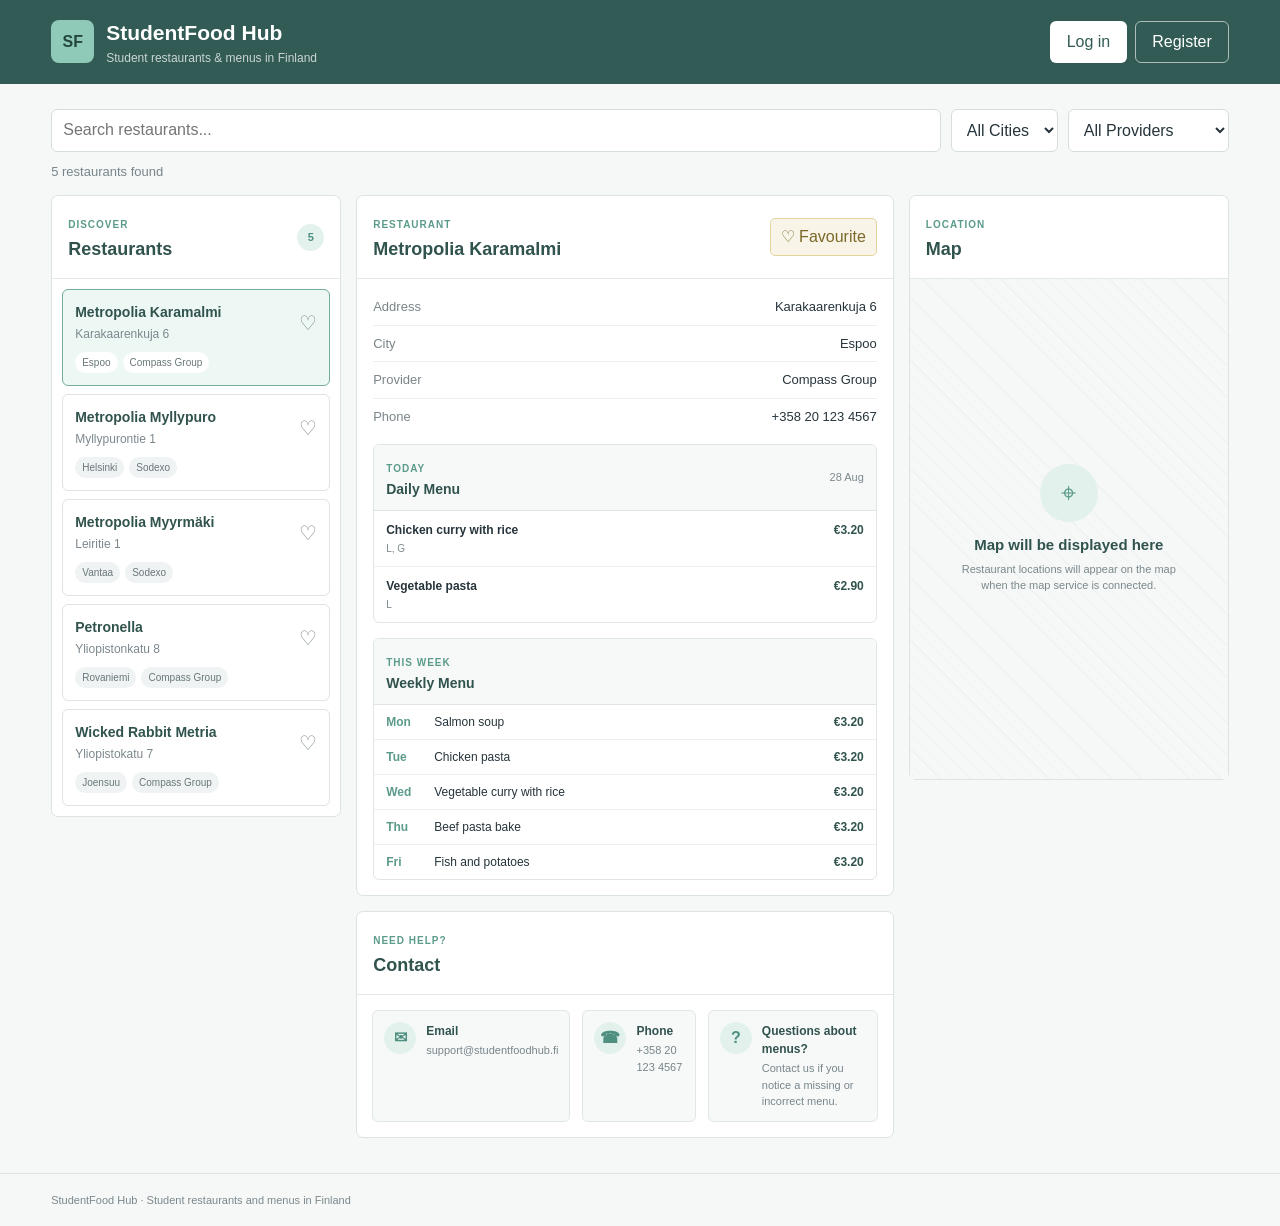
==== commit c83ad218: "Update restaurant name for clarity" ====
--- a/htmlcsslayout/home.html
+++ b/htmlcsslayout/home.html
@@ -154,7 +154,7 @@
             <div class="card-header">
               <div>
                 <small>RESTAURANT</small>
-                <h2>Metropolia</h2>
+                <h2>Metropolia Karamalmi</h2>
               </div>
 
               <button class="favorite-button">♡ Favourite</button>
